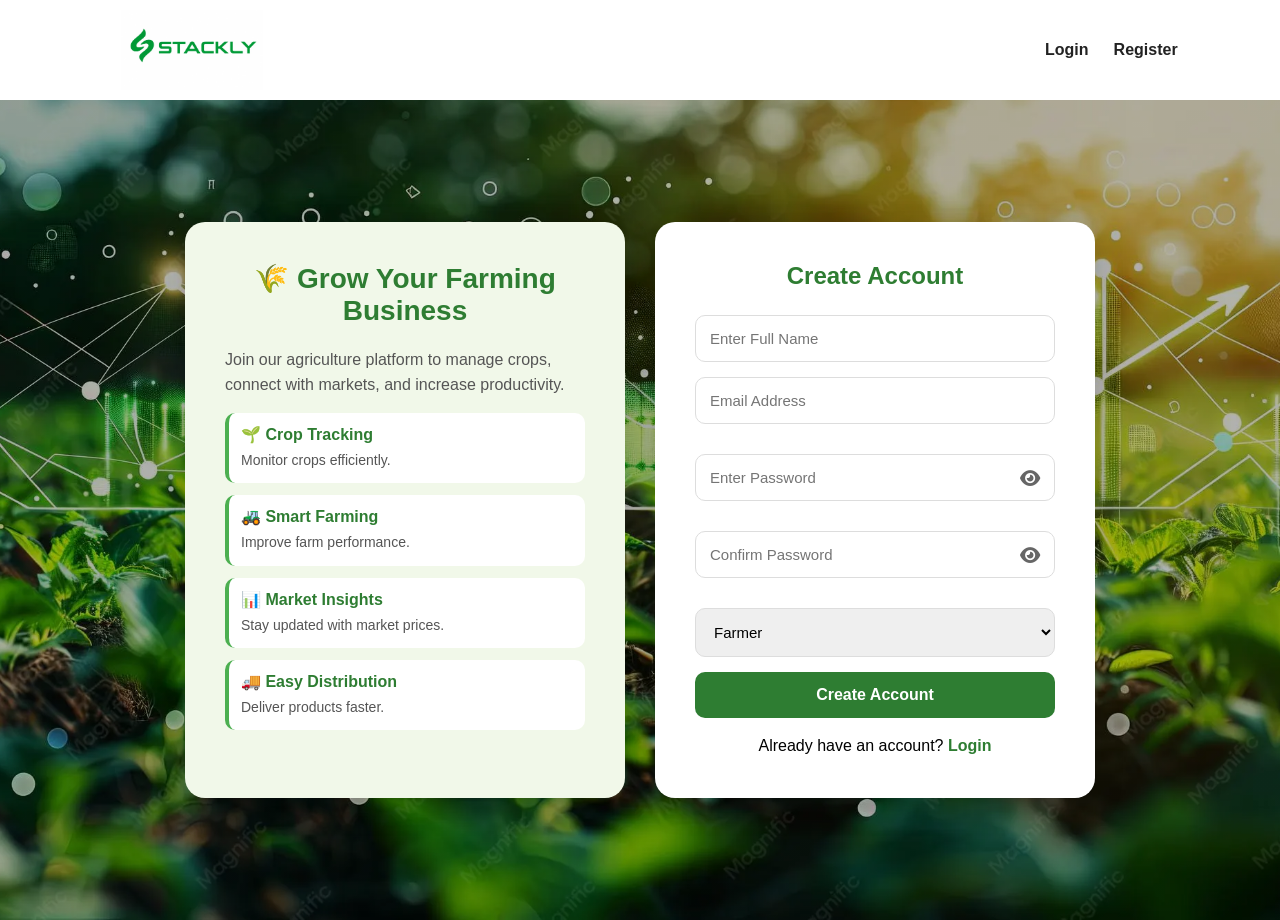
==== signup.html @ 30726196 "first commit" ====
<!DOCTYPE html>
<html lang="en">
<head>
<meta charset="UTF-8">
<meta name="viewport" content="width=device-width, initial-scale=1.0">
<title>Agriculture Register</title>

<link rel="stylesheet" href="https://cdnjs.cloudflare.com/ajax/libs/font-awesome/6.5.1/css/all.min.css">
<link rel="stylesheet" href="style.css">
</head>

<body>

<header>
    <nav class="navbar">

        <div class="logo">
            <img src="images/green-logo.webp" alt="Logo">
        </div>

        <ul class="nav-links" id="navLinks">
            <li><a href="index.html">Login</a></li>
            <li><a href="signup.html">Register</a></li>
        </ul>

        <div class="menu-toggle" onclick="toggleNav()">☰</div>

    </nav>
</header>

<div class="auth-container">

    <div class="signup-container">

        <div class="fashion-info-card">

            <h1>🌾 Grow Your Farming Business</h1>

            <p>
                Join our agriculture platform to manage crops,
                connect with markets, and increase productivity.
            </p>

            <div class="info-item">
                <h3>🌱 Crop Tracking</h3>
                <p>Monitor crops efficiently.</p>
            </div>

            <div class="info-item">
                <h3>🚜 Smart Farming</h3>
                <p>Improve farm performance.</p>
            </div>

            <div class="info-item">
                <h3>📊 Market Insights</h3>
                <p>Stay updated with market prices.</p>
            </div>

            <div class="info-item">
                <h3>🚚 Easy Distribution</h3>
                <p>Deliver products faster.</p>
            </div>

        </div>

        <div class="auth-card">

            <h2>Create Account</h2>

            <input
                type="text"
                id="name"
                placeholder="Enter Full Name"
                oninput="this.value=this.value.replace(/[^a-zA-Z ]/g,'')"
            >

            <input
                type="email"
                id="signupEmail"
                placeholder="Email Address"
            >

            <p id="emailError" class="error-msg"></p>

            <div class="password-box">

                <input
                    type="password"
                    id="signupPassword"
                    placeholder="Enter Password"
                >

                <i class="fa-solid fa-eye toggle-icon"
                   onclick="togglePassword('signupPassword', this)">
                </i>

            </div>

            <p id="passwordError" class="error-msg"></p>

            <div class="password-box">

                <input
                    type="password"
                    id="confirmPassword"
                    placeholder="Confirm Password"
                >

                <i class="fa-solid fa-eye toggle-icon"
                   onclick="togglePassword('confirmPassword', this)">
                </i>

            </div>

            <p id="confirmPasswordError" class="error-msg"></p>

            <select id="signupRole">
                <option value="farmer">Farmer</option>
                <option value="admin">Admin</option>
            </select>

            <button class="register-btn" onclick="registerUser()">
                Create Account
            </button>

            <p>
                Already have an account?
                <a href="index.html">Login</a>
            </p>

        </div>

    </div>

</div>

<script src="script.js"></script>

</body>
</html>
---- style.css ----
*{
    margin:0;
    padding:0;
    box-sizing:border-box;
    font-family:'Poppins',sans-serif;
}



body{
    margin:0;
    min-height:100vh;

    background:
    linear-gradient(
        rgba(0,0,0,0.3),
        rgba(0,0,0,0.3)
    ),
    url('images/agrimg.webp');

    background-size:cover;
    background-position:center;
    background-repeat:no-repeat;
}   


/* Navbar */
.navbar{
    background:#fff;
    display:flex;
    justify-content:space-between;
    align-items:center;
    padding:10px 8%;
}

.logo img{
    width:180px;
    height:80px;
    object-fit:contain;
    display:block;
}

@media(max-width:768px){

    .logo img{
        width:140px;
        height:40px;
        object-fit:contain;
    }

}
/* Mobile */

.menu-toggle{
    display:none;
    font-size:30px;
    cursor:pointer;
    color:#2e7d32;
}

.nav-links{
    display:flex;
    gap:25px;
    list-style:none;
    
}

.nav-links a{
    text-decoration:none;
    color:#222;
    font-weight:600;
}

ul.nav-links,
ul.nav-links li{
    list-style:none !important;
}

@media(max-width:768px){

    .navbar{
        display:flex;
        justify-content:space-between;
        align-items:center;
        padding:15px 20px;
    }

    .logo img{
        width:100px;
        height:auto;
    }

    .menu-toggle{
        display:block;
        color:#2e7d32;
    }

    .nav-links{
        position:fixed;
        top:70px;
        left:-100%;
        width:55%;
        height:100vh;
        background:#fff;
        display:flex;
        flex-direction:column;
        text-align: left;
        gap:30px;
        padding-top:40px;
        transition:0.3s ease;
        z-index:999;
        margin:0;
        padding-left:20px;
    }

    .nav-links.active{
        left:0;
    }

    .nav-links a{
        color:#222;
        font-size:22px;
        font-weight:600;
    }
}

.auth-container{
    min-height:calc(100vh - 80px);
    display:flex;
    justify-content:center;
    align-items:center;
    flex-direction:column;
    padding:20px;
}

.auth-card{
    width:100%;
    max-width:440px;
    background:#fff;
    padding:40px;
    border-radius:20px;
    box-shadow:0 10px 30px rgba(0,0,0,.15);
}

.auth-card h2{
    text-align:center;
    margin-bottom:25px;
    color:#2e7d32;
}

.auth-card input,
.auth-card select{
    width:100%;
    padding:14px;
    margin-bottom:15px;
    border:1px solid #ddd;
    border-radius:10px;
    font-size:15px;
}

.auth-card button{
    width:100%;
    padding:14px;
    border:none;
    border-radius:10px;
    background:#2e7d32;
    color:#fff;
    cursor:pointer;
    font-size:16px;
    font-weight:600;
}

.auth-card button:hover{
    background:#1b5e20;
}


/* Password Box */

.password-box{
    position:relative;
    margin-bottom:15px;
}

.password-box input{
    width:100%;
    padding:14px;
    padding-right:50px;
}

.toggle-icon{
    position:absolute;
    right:15px;
    top:40%;
    transform:translateY(-50%);
    cursor:pointer;
    color:#666;
    font-size:18px;
}

/* Signup Layout */

.signup-container{
    display:flex;
    justify-content:center;
    align-items:stretch;
    gap:30px;
    width:100%;
    max-width:1000px;
}

/* Left Agriculture Card */

.fashion-info-card{
    width:100%;
    max-width:440px;
    background:#f1f8e9;
    padding:40px;
    border-radius:20px;
    box-shadow:0 10px 30px rgba(0,0,0,.15);
    color:#2e7d32;
}

.fashion-info-card h1{
    font-size:28px;
    text-align:center;
    margin-bottom:20px;
}

.fashion-info-card p{
    color:#555;
    line-height:1.6;
    margin-bottom:15px;
}

.info-item{
    background:#ffffff;
    padding:12px;
    border-radius:10px;
    margin-bottom:12px;
    border-left:4px solid #4caf50;
}

.info-item h3{
    color:#2e7d32;
    margin-bottom:5px;
    font-size:16px;
}

.info-item p{
    font-size:14px;
    margin:0;
}

/* Right Card */

.auth-card{
    width:100%;
    max-width:440px;
}

/* Product Cards */

.product-grid{
    display:grid;
    grid-template-columns:repeat(auto-fit,minmax(220px,1fr));
    gap:20px;
    margin:20px 0 40px;
}

.product-card{
    background:#fff;
    border-radius:15px;
    overflow:hidden;
    transition:.3s;
    cursor:pointer;
    box-shadow:0 5px 15px rgba(0,0,0,.08);
}

.product-card:hover{
    transform:translateY(-10px);
    box-shadow:0 15px 30px rgba(0,0,0,.15);
}

.product-card img{
    width:100%;
    height:250px;
    object-fit:cover;
}

.product-card h3{
    padding:15px;
    color:#2e7d32;
}

/* Dashboard Cards */

.card{
    background:white;
    padding:25px;
    border-radius:12px;
    transition:.35s ease;
    cursor:pointer;
    border-left:5px solid #4caf50;
}

.card:hover{
    transform:translateY(-5px);
    box-shadow:0 10px 20px rgba(0,0,0,.1);
}

.card h3{
    color:#2e7d32;
}

/* Welcome Section */

.welcome{
    background:#fff;
    padding:20px;
    border-radius:12px;
    margin-bottom:25px;
    box-shadow:0 3px 10px rgba(0,0,0,.08);
    border-left:5px solid #8bc34a;
}

.welcome h2{
    color:#2e7d32;
    margin:0;
}



/* Orders Page */

.content{
    padding:30px;
}

.orders{
    background:#fff;
    padding:25px;
    border-radius:12px;
    box-shadow:0 3px 10px rgba(0,0,0,.08);
}

/* Tables */

table{
    width:100%;
    border-collapse:collapse;
}

table th{
    background:#2e7d32;
    color:#fff;
    padding:15px;
    text-align:left;
}

table td{
    padding:15px;
    border-bottom:1px solid #ddd;
}

table tr:hover{
    background:#f1f8e9;
}

/* Buttons */

button{
    background:#2e7d32;
    color:white;
    border:none;
    padding:12px 20px;
    border-radius:8px;
    cursor:pointer;
    font-size:15px;
    transition:.3s;
}

button:hover{
    background:#1b5e20;
    transform:translateY(-3px);
}

/* Back Button */

.back-btn{
    margin-top:20px;
    background:#2e7d32;
    color:white;
    border:none;
    padding:12px 20px;
    border-radius:8px;
    cursor:pointer;
    width:auto !important;
    display:inline-block;
}

.back-btn:hover{
    background:#1b5e20;
}

/* Sidebar */

.sidebar{
    background:#1b5e20;
    color:white;
}

.sidebar ul{
    list-style:none;
    padding:0;
}

.sidebar ul li{
    padding:15px 0;
    cursor:pointer;
    transition:.3s;
}

.sidebar ul li:hover{
    color:#c5e1a5;
}

/* Charts */

.chart-box{
    margin-top:25px;
    background:white;
    padding:20px;
    border-radius:12px;
}

.chart{
    display:flex;
    align-items:flex-end;
    gap:20px;
    height:300px;
    margin-top:20px;
}

.bar{
    width:100%;
    background:#4caf50;
}

.bar-item{
    flex:1;
    display:flex;
    flex-direction:column;
    align-items:center;
    justify-content:flex-end;
    text-align:center;
}

.bar-item small{
    margin-bottom:8px;
    font-size:13px;
    font-weight:600;
    color:#2e7d32;
}

.bar-item span{
    margin-top:10px;
    font-weight:600;
}

/* Error Messages */

.error-msg{
    color:red;
    font-size:13px;
    margin-top:-10px;
    margin-bottom:10px;
    text-align:left;
}

/* Mobile Responsive */

@media(max-width:768px){

    .signup-container{
        flex-direction:column;
        align-items:center;
    }

    .fashion-info-card,
    .auth-card{
        width:100%;
        max-width:440px;
    }

    .content{
        padding:15px;
    }

    .orders{
        overflow-x:auto;
    }

    table{
        min-width:600px;
    }

    button{
        width:100%;
    }

    .back-btn{
        width:auto !important;
    }

    .product-grid{
        grid-template-columns:1fr;
    }

    .card{
        width:100%;
    }

    .left-panel{
        display:none;
    }
}


#loginRole{
    width:100%;
    padding:14px;
    margin-bottom:15px;
    border:1px solid #ddd;
    border-radius:10px;
    font-size:15px;
}

.auth-card p{
    text-align:center;
    margin-top:15px;
    line-height:1.6;
}

.auth-card p a{
    text-decoration:none;
    font-weight:600;
    color:#2e7d32;
}

.auth-card p a:hover{
    text-decoration:underline;
}



.login-header{
    text-align:center;
    margin-bottom:25px;
}

.login-header img{
    width:220px;
    margin-bottom:15px;
      margin-bottom:-23px;
}

.login-header h2{
    color:#2e7d32;
    font-size:34px;
    margin-bottom:8px;
}

.login-header p{
    color:#666;
    font-size:14px;
}




.cards{
    display:grid;
    grid-template-columns:repeat(auto-fit,minmax(220px,1fr));
    gap:20px;
    margin:20px 0;
}

.card{
    background:white;
    padding:25px;
    border-radius:12px;
    box-shadow:0 3px 10px rgba(0,0,0,0.08);
    transition:0.3s;
}

.card:hover{
    transform:translateY(-5px);
}

.card h3{
    color:#2e7d32;
    font-size:32px;
    margin-bottom:10px;
}

.card p{
    color:#666;
}

.section-subtitle{
    color:wheat;
    margin-top:10px;
    margin-bottom:20px;
    line-height:1.6;
}
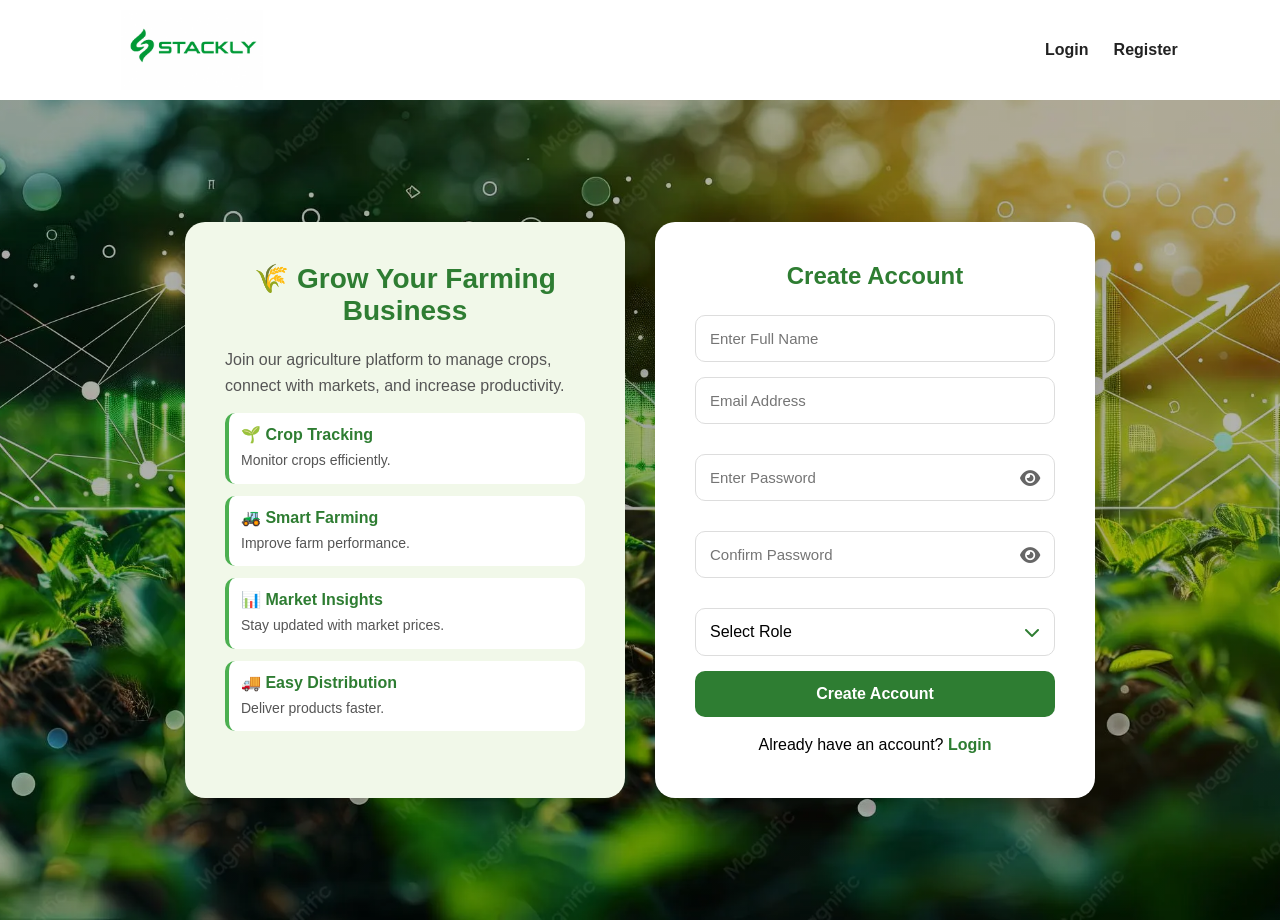
==== commit e3b2bf70: "first commit" ====
--- a/signup.html
+++ b/signup.html
@@ -114,10 +114,30 @@
 
             <p id="confirmPasswordError" class="error-msg"></p>
 
-            <select id="signupRole">
-                <option value="farmer">Farmer</option>
-                <option value="admin">Admin</option>
-            </select>
+        <div class="custom-select">
+
+    <div class="select-box" onclick="toggleSignupRoleDropdown()">
+        <span id="selectedSignupRole">Select Role</span>
+        <i class="fa-solid fa-chevron-down"></i>
+    </div>
+
+    <div class="select-options" id="signupRoleOptions">
+
+        <div onclick="selectSignupRole('farmer')">
+            Farmer
+        </div>
+
+        <div onclick="selectSignupRole('admin')">
+            Admin
+        </div>
+
+    </div>
+
+</div>
+
+<input type="hidden" id="signupRole">
+
+
 
             <button class="register-btn" onclick="registerUser()">
                 Create Account
--- a/style.css
+++ b/style.css
@@ -140,7 +140,29 @@
     padding:40px;
     border-radius:20px;
     box-shadow:0 10px 30px rgba(0,0,0,.15);
-}
+    
+}
+
+
+@media(max-width:768px){
+
+  
+    .auth-card{
+        width:100%;
+        max-width:100%;
+        padding:25px 20px;
+        overflow: visible;
+    }
+
+    #loginRole{
+        width:100%;
+        max-width:100%;  
+        box-sizing:border-box;
+        
+    }
+
+}
+
 
 .auth-card h2{
     text-align:center;
@@ -526,14 +548,15 @@
     }
 }
 
-
 #loginRole{
     width:100%;
+    max-width:100%;
     padding:14px;
     margin-bottom:15px;
     border:1px solid #ddd;
     border-radius:10px;
     font-size:15px;
+    box-sizing:border-box;
 }
 
 .auth-card p{
@@ -613,4 +636,81 @@
     margin-top:10px;
     margin-bottom:20px;
     line-height:1.6;
+}
+
+
+h2{
+    color:#fff;
+}
+
+
+.forgot-link{
+    text-align:right;
+    margin:10px 0 20px;
+}
+
+.forgot-link a{
+    color:#2e7d32;
+    text-decoration:none;
+    font-weight:600;
+}
+
+.forgot-link a:hover{
+    text-decoration:underline;
+}
+
+
+
+
+
+.custom-select{
+    position:relative;
+    margin-bottom:15px;
+}
+
+.select-box{
+    width:100%;
+    padding:14px;
+    border:1px solid #ddd;
+    border-radius:10px;
+    background:#fff;
+    cursor:pointer;
+
+    display:flex;
+    justify-content:space-between;
+    align-items:center;
+}
+
+.select-box i{
+    color:#2e7d32;
+}
+
+.select-options{
+    display:none;
+
+    position:absolute;
+    top:100%;
+    left:0;
+    right:0;
+
+    background:#fff;
+    border:1px solid #ddd;
+    border-radius:10px;
+
+    margin-top:5px;
+
+    overflow:hidden;
+
+    box-shadow:0 5px 15px rgba(0,0,0,0.1);
+
+    z-index:999;
+}
+
+.select-options div{
+    padding:14px;
+    cursor:pointer;
+}
+
+.select-options div:hover{
+    background:#f1f8e9;
 }
